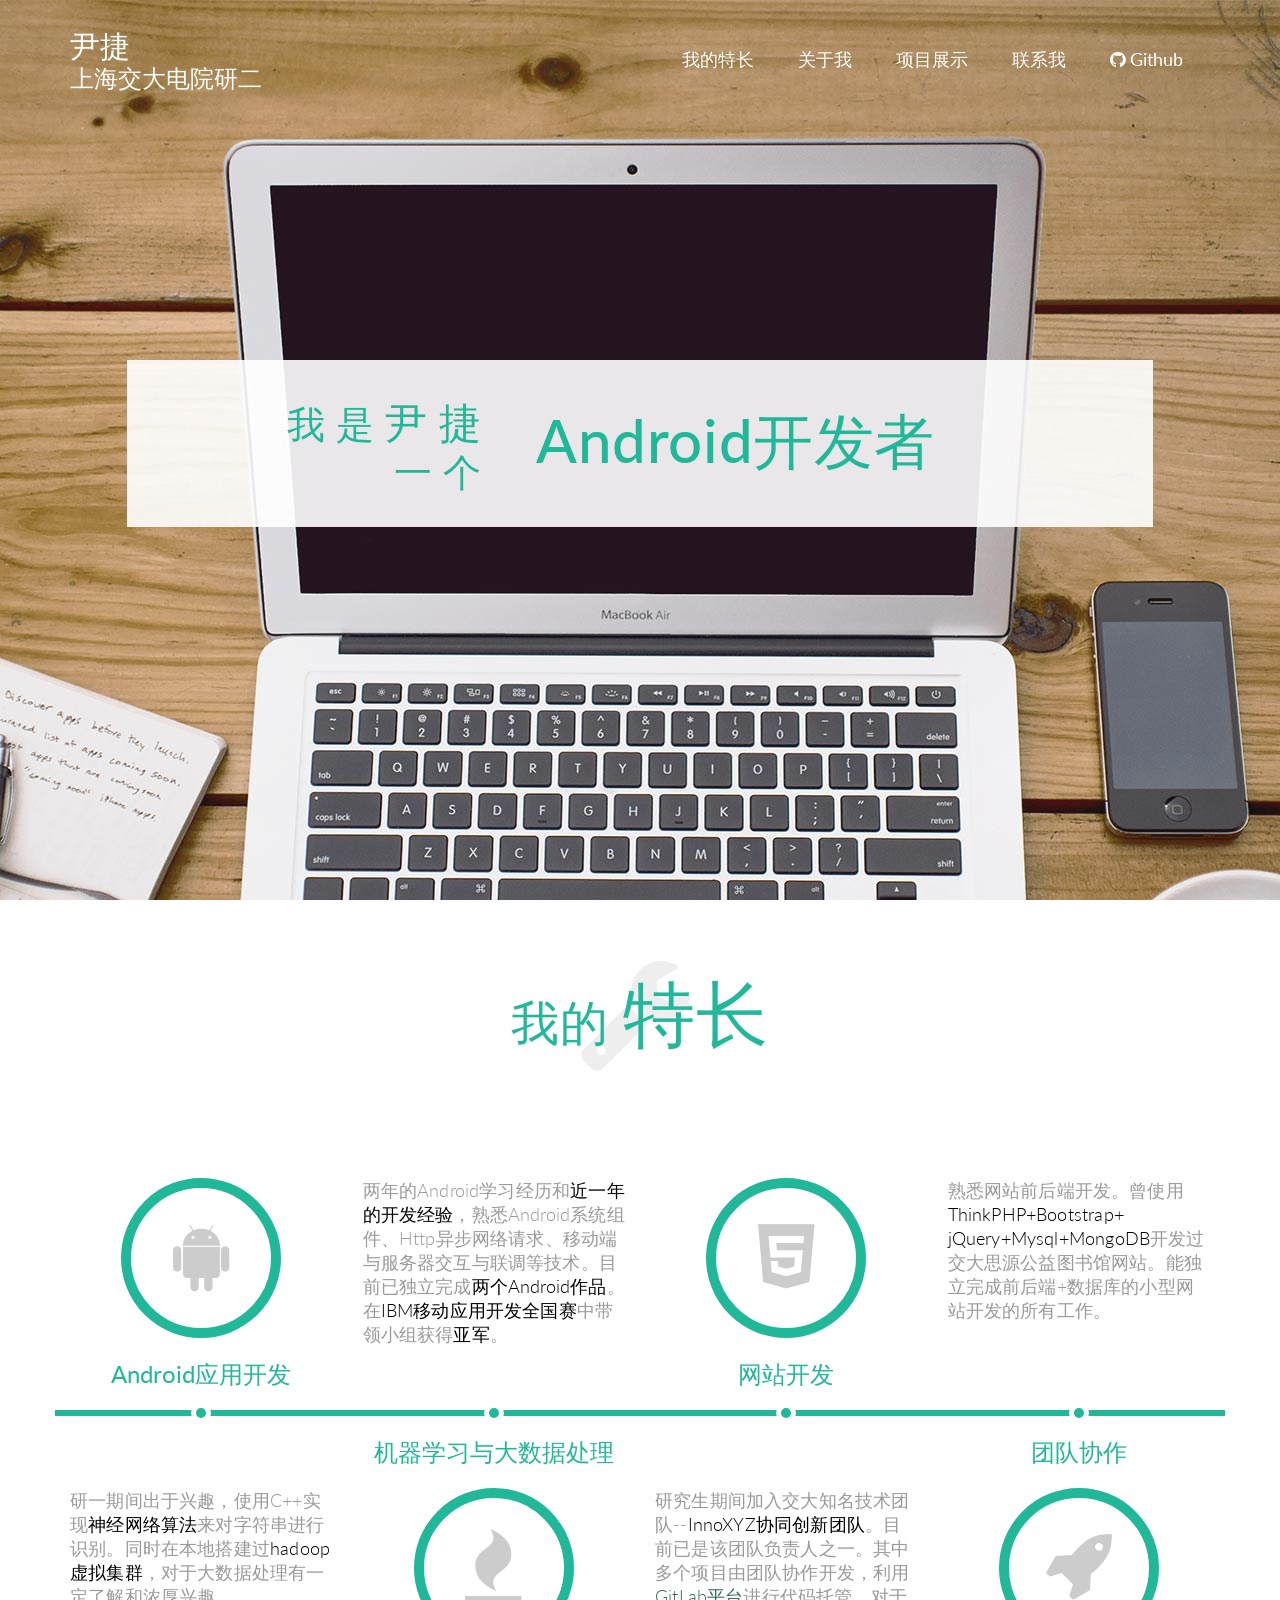
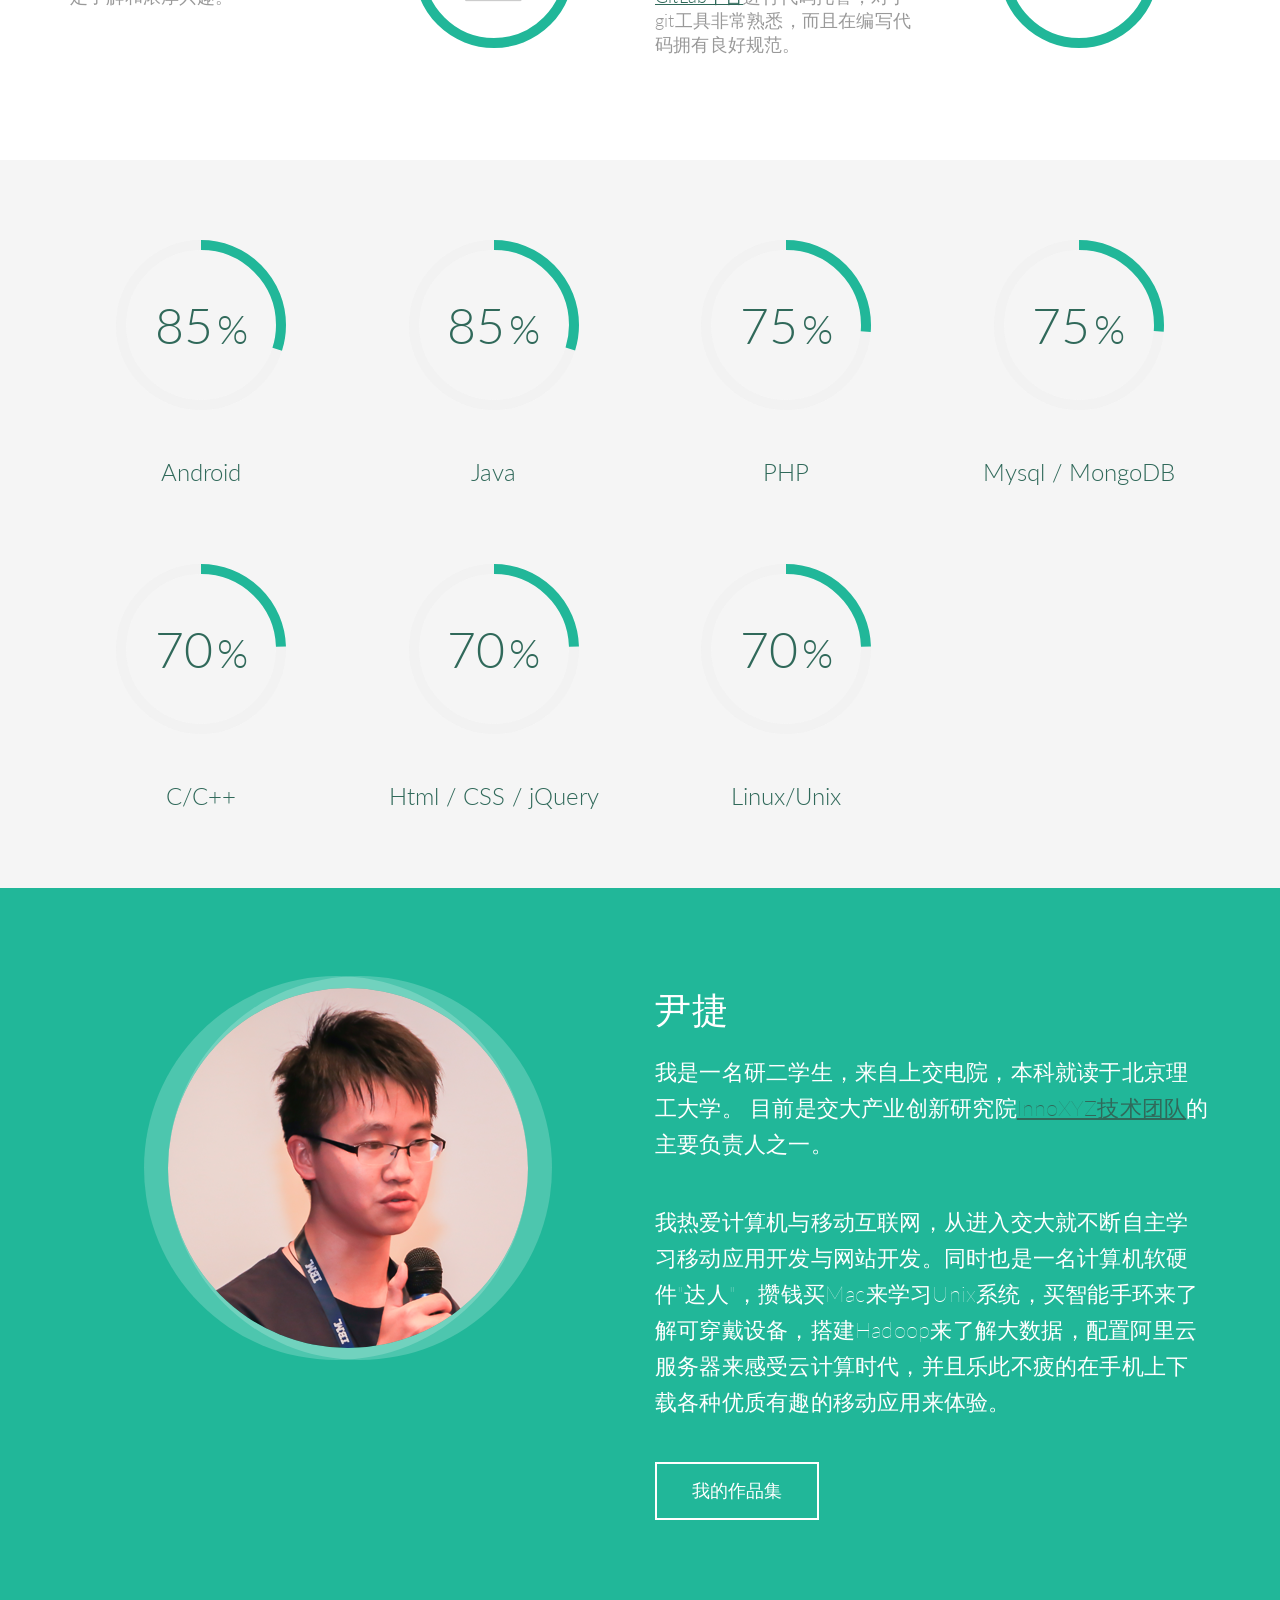
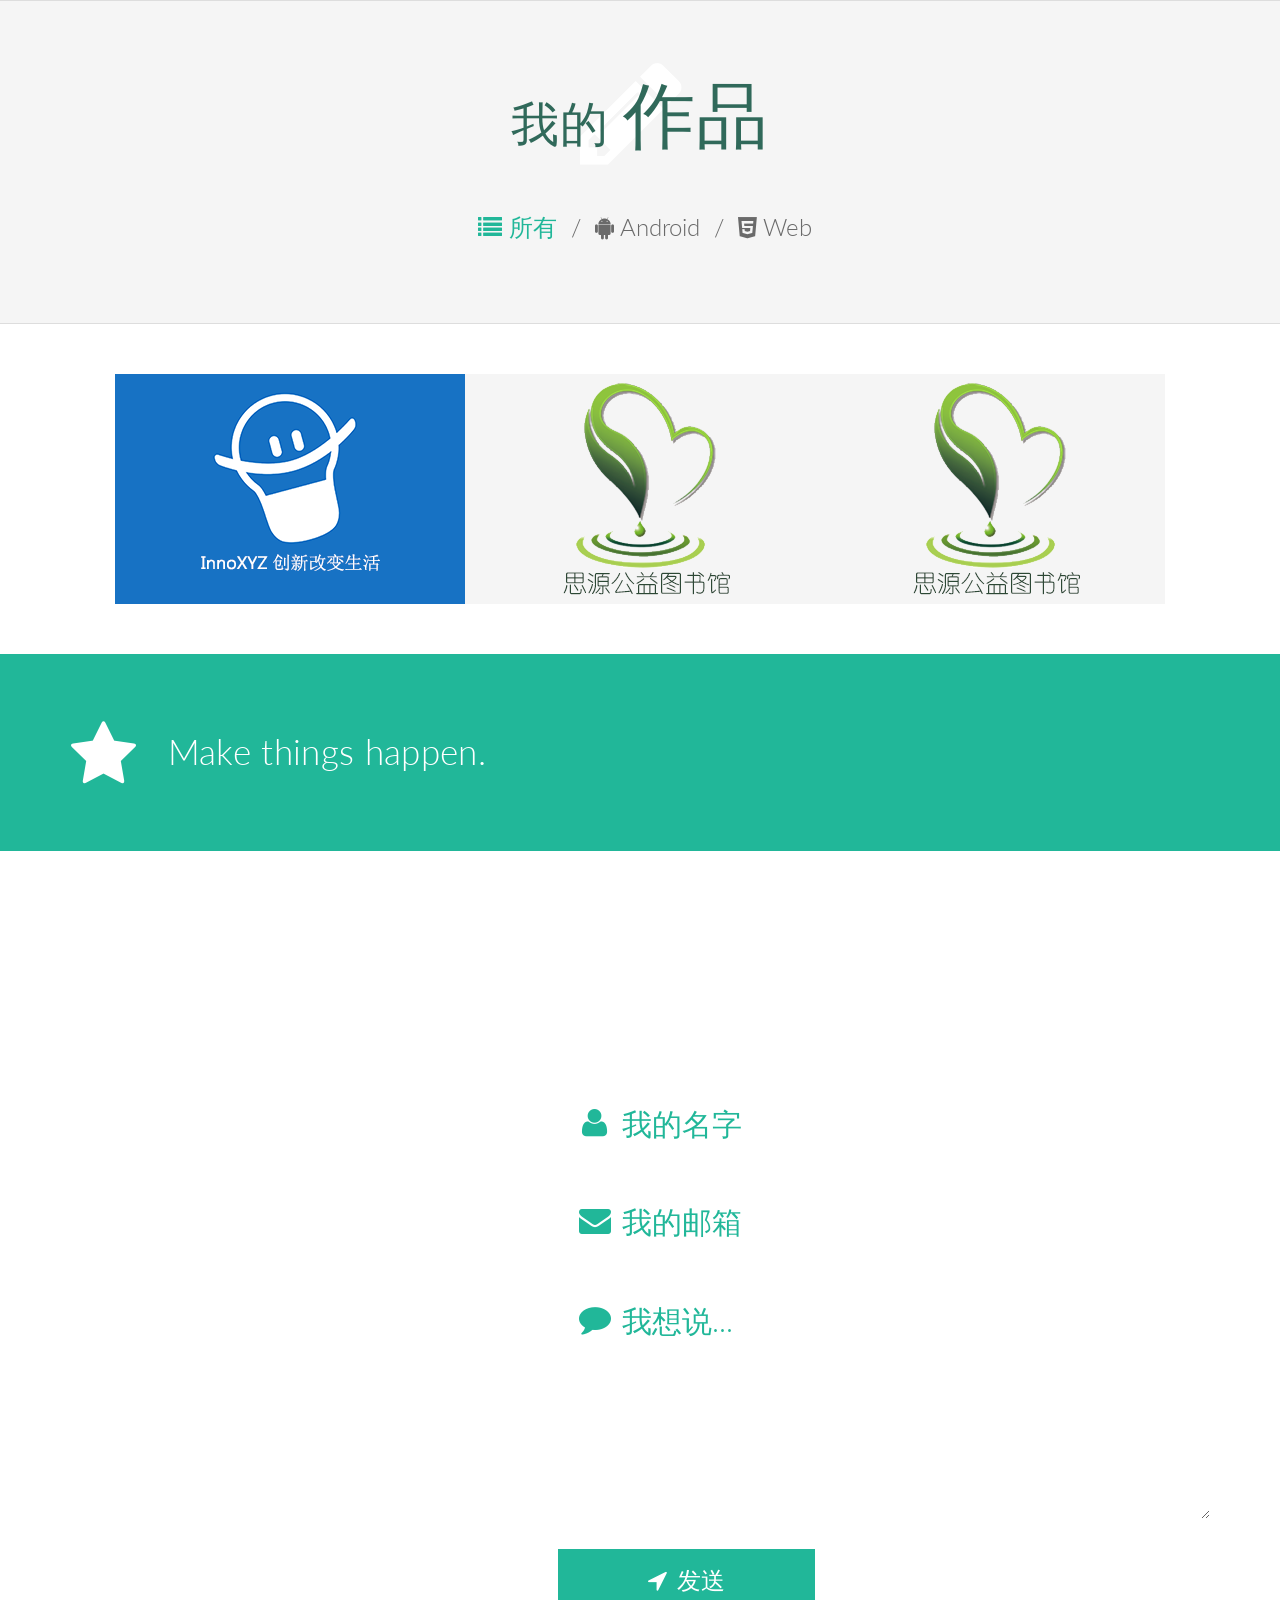
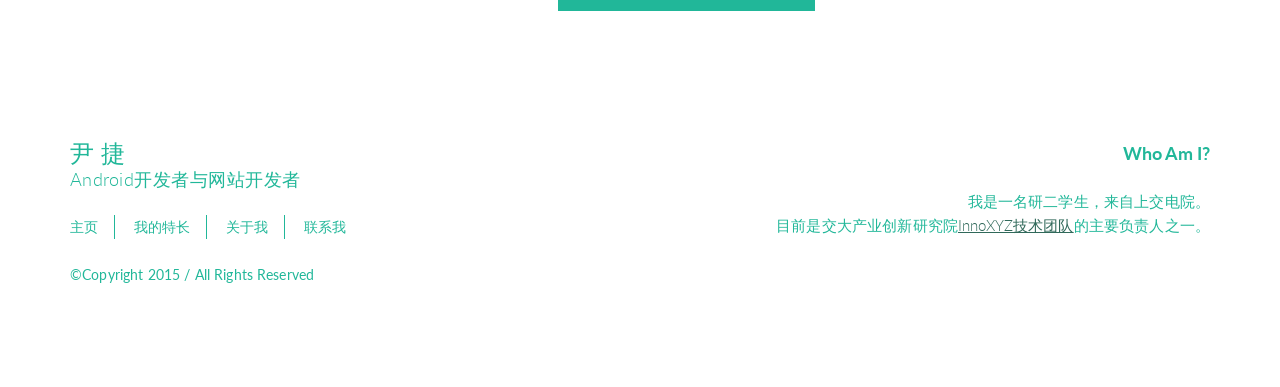
==== HTML/index.html @ bca19e67 "Initial commit" ====
<!DOCTYPE html>
<html lang="en-US" class="no-js">
	<head>

		<!-- ==============================================
		Title and Meta Tags
		=============================================== -->
		<meta charset="utf-8">
		<title>尹捷-简历</title>
		<meta name="viewport" content="width=device-width, initial-scale=1, maximum-scale=1">
		<meta http-equiv="X-UA-Compatible" content="IE=edge">

		<!-- ==============================================
		Favicons
		=============================================== -->
		<link rel="shortcut icon" href="assets/favicon.ico">
		<link rel="apple-touch-icon" href="assets/apple-touch-icon.png">
		<link rel="apple-touch-icon" sizes="72x72" href="assets/apple-touch-icon-72x72.png">
		<link rel="apple-touch-icon" sizes="114x114" href="assets/apple-touch-icon-114x114.png">
		
		<!-- ==============================================
		CSS
		=============================================== -->    
		<link rel="stylesheet" href="css/bootstrap.min.css">
		<link rel="stylesheet" href="css/font-awesome.css">
		<link rel="stylesheet" href="css/flexslider.css">
		<link rel="stylesheet" href="css/designr-theme-green.css">
		
		
		<!-- ==============================================
		Fonts
		=============================================== -->
		<link href='http://fonts.googleapis.com/css?family=Lato:400,300,300italic,400italic,700,700italic,900' rel='stylesheet' type='text/css'>
		
		<!-- ==============================================
		JS
		=============================================== -->
			
		<!--[if lt IE 9]>
			<script src="js/respond.min.js"></script>
		<![endif]-->
		
		<script type="text/javascript" src="js/libs/modernizr.min.js"></script>
		
		
	</head>
  
	<body data-spy="scroll" data-target="#main-nav" data-offset="200">
	
		<!-- ==============================================
		MAIN NAV
		=============================================== -->
		<div id="main-nav" class="navbar navbar-fixed-top">
			<div class="container">
			
				<div class="navbar-header">
				
					<button type="button" class="navbar-toggle" data-toggle="collapse" data-target="#site-nav">
						<span class="icon-bar"></span><span class="icon-bar"></span><span class="icon-bar"></span>
					</button>
					
					<!-- ======= LOGO ========-->
					<a class="navbar-brand scrollto" href="#home">尹捷<br><span>上海交大电院研二</span></a>
					<!-- <a class="navbar-brand scrollto ir-logo" href="#">JOHN DOE<br><span>UI Designer</span></a> -->
				
				</div>
				
				<div id="site-nav" class="navbar-collapse collapse">
					<ul class="nav navbar-nav navbar-right">
						<li class="sr-only">
							<a href="#home" class="scrollto">主页</a>
						</li>
						<li>
							<a href="#services" class="scrollto">我的特长</a>
						</li>
						<li>
							<a href="#about" class="scrollto">关于我</a>
						</li>
						<li>
							<a href="#portfolio" class="scrollto">项目展示</a>
						</li>
						<li>
							<a href="#contact" class="scrollto">联系我</a>
						</li>
						<li>
							<a href="http://github.com/wingjay" target="view_window"><i class="icon-github" style="display:inline"></i>  Github</a>
						</li>
					</ul>
				</div><!--End navbar-collapse -->
				
			</div><!--End container -->
			
		</div><!--End main-nav -->
		
		<!-- ==============================================
		HEADER
		=============================================== -->
		<header id="home" class="jumbotron">
		
			<div class="container">
			
				<div class="message-box clearfix">
				
					<div class="left-col">
						<p>我 是 <span>尹 捷</span><br/>一 个</p>
					</div>	
					
					<div class="right-col flexslider home-slider">
					
						<ul class="slides">
						
							<li><p>Android开发者</p></li>
							
							<li><p>网站开发者</p></li>
							
						</ul>
						
					</div><!--End home-slider -->
					
				</div><!--End message-box -->
				
			</div><!--End container -->
			
		</header><!--End header -->

		<!-- ==============================================
		SERVICES
		=============================================== -->
		<section id="services">
		
			<div class="container">
			
				<h1 class="section-title scrollimation scale-in">我的 <span>特长</span> <i class="icon-wrench"></i></h1>
				
				<div class="row services scrollimation fade-left">
					<div class="col-md-3 text-center">
						<a href="#fakelink" class="icon"><i class="icon-android"></i></a>
						<h2>Android应用开发</h2>
					</div>
					<div class="col-md-3 details">
						<p>两年的Android学习经历和<span style="color:black">近一年的开发经验</span>，熟悉Android系统组件、Http异步网络请求、移动端与服务器交互与联调等技术。目前已独立完成<span style="color:black">两个Android作品</span>。在<span style="color:black">IBM移动应用开发全国赛</span>中带领小组获得<span style="color:black">亚军</span>。</p>
					</div>
					<div class="col-md-3 text-center">
						<a href="#fakelink" class="icon"><i class="icon-html5"></i></a>
						<h2>网站开发</h2>
					</div>
					<div class="col-md-3 details">
						<p>熟悉网站前后端开发。曾使用<span style="color:black">ThinkPHP+Bootstrap+<br>jQuery+Mysql+MongoDB</span>开发过交大思源公益图书馆网站。能独立完成前后端+数据库的小型网站开发的所有工作。</p>
					</div>
				</div><!--End row (top) -->
				
				<div class="row line visible-md visible-lg">
					<div class="col-md-3"><span class="spot"></span></div>
					<div class="col-md-3"><span class="spot"></span></div>
					<div class="col-md-3"><span class="spot"></span></div>
					<div class="col-md-3"><span class="spot"></span></div>
				</div><!--End row -->
				
				<div class="row services bottom-row scrollimation fade-right">
					<div class="col-md-3 text-center col-md-push-3">
						<h2>机器学习与大数据处理</h2>
						<a href="#fakelink" class="icon"><i class="icon-fire"></i></a>
					</div>
					<div class="col-md-3 details col-md-pull-3">
						<p>研一期间出于兴趣，使用C++实现<span style="color:black">神经网络算法</span>来对字符串进行识别。同时在本地搭建过<span style="color:black">hadoop虚拟集群</span>，对于大数据处理有一定了解和浓厚兴趣。</p>
					</div>
					<div class="col-md-3 text-center  col-md-push-3">
						<h2>团队协作</h2>
						<a href="#fakelink" class="icon"><i class="icon-rocket"></i></a>
					</div>
					<div class="col-md-3 details  col-md-pull-3">
						<p>研究生期间加入交大知名技术团队--<span style="color:black">InnoXYZ协同创新团队</span>。目前已是该团队负责人之一。其中多个项目由团队协作开发，利用<span style="color:black"><a href="http://g.innoxyz.com" style="text-decoration:underline;" target="view_window">GitLab平台</a></span>进行代码托管，对于git工具非常熟悉，而且在编写代码拥有良好规范。</p>
					</div>
				</div><!--End row (bottom)-->
				
			</div><!--End container -->
			
		</section><!--End services section-->
		
				<!-- ==============================================
		SKILLS
		=============================================== -->			
		<section id="skills">
		
			<div class="container">
			
				<div class="row skills">

					<div class="col-sm-6 col-md-3 text-center">
						<span class="chart" data-percent="85"><span class="percent">85</span></span>
						<h2 class="text-center">Android</h2>
					</div>
					<div class="col-sm-6 col-md-3 text-center">
						<span class="chart" data-percent="85"><span class="percent">85</span></span>
						<h2 class="text-center">Java</h2>
					</div>
					<div class="col-sm-6 col-md-3 text-center">
						<span class="chart" data-percent="75"><span class="percent">75</span></span>
						<h2 class="text-center">PHP</h2>
					</div>
					<div class="col-sm-6 col-md-3 text-center">
						<span class="chart" data-percent="75"><span class="percent">75</span></span>
						<h2 class="text-center">Mysql / MongoDB</h2>
					</div>
					<div class="col-sm-6 col-md-3 text-center">
						<span class="chart" data-percent="70"><span class="percent">70</span></span>
						<h2 class="text-center">C/C++</h2>
					</div>
					<div class="col-sm-6 col-md-3 text-center">
						<span class="chart" data-percent="70"><span class="percent">70</span></span>
						<h2 class="text-center">Html / CSS / jQuery</h2>
					</div>
					<div class="col-sm-6 col-md-3 text-center">
						<span class="chart" data-percent="70"><span class="percent">70</span></span>
						<h2 class="text-center">Linux/Unix</h2>
					</div>
					
				</div><!--End row -->
				
			</div><!--End container -->
			
		</section><!--End skills section -->
	
		<!-- ==============================================
		ABOUT
		=============================================== -->		
		<section id="about">
		
			<div class="container">
			
				<div class="row">
					<div class="col-sm-4 col-sm-offset-1 scrollimation fade-right">
						<img class="img-responsive img-circle img-center" src="assets/index/me_360.png" alt="">
					</div>
					<div class="col-sm-6 col-sm-offset-1 scrollimation fade-left">
						<h1>尹捷</h1>
						<p>我是一名研二学生，来自上交电院，本科就读于北京理工大学。 目前是交大产业创新研究院<a href="http://innoxyz.com/about/about-us.jsp" target="view_window" style="text-decoration:underline;">InnoXYZ技术团队</a>的主要负责人之一。</p>
						<p>我热爱计算机与移动互联网，从进入交大就不断自主学习移动应用开发与网站开发。同时也是一名计算机软硬件"达人"，攒钱买Mac来学习Unix系统，买智能手环来了解可穿戴设备，搭建Hadoop来了解大数据，配置阿里云服务器来感受云计算时代，并且乐此不疲的在手机上下载各种优质有趣的移动应用来体验。</p>
						<a href="#portfolio" class="btn btn-theme transparent scrollto">我的作品集</a>
					</div>
				</div><!--End row -->
				
			</div><!--End container -->
			
		</section><!--End about section -->
	

		<!-- ==============================================
		PORTFOLIO
		=============================================== -->		
		<section  id="portfolio">
		
			<div id="portfolio-header" class="text-center">
				
				<h1 class="section-title scrollimation scale-in">我的 <span>作品</span><i class="icon-pencil"></i></h1>
				
				<!--==== Portfolio Filters ====-->
				<div id="filter-works">
					<ul>
						<li class="active">
							<a href="#fake" data-filter="*"><i style="display:inline" class="icon-list"></i> 所有</a>
						</li>
						<li>
							<a href="#fake" data-filter=".android"><i style="display:inline" class="icon-android"></i> Android</a>
						</li>
						<li>
							<a href="#fake" data-filter=".web"><i style="display:inline" class="icon-html5"></i> Web</a>
						</li>
					</ul>
				</div><!--End portfolio filters -->
				
			</div><!--End portfolio header -->
			
			<div class="container masonry-wrapper scrollimation fade-in">
			
				<div id="projects-container">
				
					<!-- ==============================================
					SINGLE PROJECT ITEM
					=============================================== -->	
					<a class="project-item android" href="assets/innoxyz.apk" data-images="assets/index/innoxyz_display_0.png, assets/index/innoxyz_display_1.png, assets/index/innoxyz_display_2.png, assets/index/innoxyz_display_3.png,assets/index/innoxyz_display_4.png">
						
						<img class="img-responsive project-image" src="assets/index/innoxyz_logo.png"  alt=""><!--Project thumb -->
						
						<div class="hover-mask">
							<h2 class="project-title">安卓客户端 for InnoXYZ团队</h2><!--Project Title -->
							<p>独立开发</p><!--Project Subtitle -->
						</div>
						
						<!--==== Project Preview HTML ====-->
						
						<div class="sr-only project-description">
							<p>独立开发</p>
							<p><i style="display:inline" class="icon-calendar"></i> 为期三个月： 2014/12 - 2015/02</p>
							<p>利用<span onclick="window.open('http://innoxyz.com')" style="font-size:18px;color:black;cursor:pointer;text-decoration:underline;">InnoXYZ官网</span>(Java后台)提供的接口进行数据通信,从而在安卓客户端时实现网站的主体功能。</p>
							<p>独立开发,对于<span style="color:black">Java语言、android系统</span>有了较为深入的学习与实践，对于<span style="color:black">http异步通信、Json、客户端与服务器交互</span>有了较深认识。</p>
							<p>熟练使用<span style="color:black">GitHub</span>,并对<span style="color:black">开源项目</span>有了一定认识。</p>
							<p style="color:red">测试登录帐号：yinjiesh@126.com，密码：123456</p>
						</div>
						
					</a>
					<!-- ==============================================
					END PROJECT ITEM
					=============================================== -->						
					
					<a class="project-item icons web" href="http://121.41.27.238/login" data-images="assets/index/siyuan_web_1.jpg,assets/index/siyuan_web_2.jpg,assets/index/siyuan_web_3.jpg,assets/index/siyuan_web_4.jpg,assets/index/siyuan_web_5.jpg">
						
						<img class="img-responsive project-image" src="assets/index/siyuan_logo.png" alt=""><!--Project thumb -->
						
						<div class="hover-mask">
							<h2 class="project-title">Web网站 for 思源公益图书馆</h2><!--Project Title -->
							<p>3人协作完成</p><!--Project Subtitle -->
						</div>
						
						<!--==== Project Preview HTML ====-->
						
						<div class="sr-only project-description">
							<p>3人协作完成</p>
							<p><i style="display:inline" class="icon-calendar"></i> 为期两个月： 2014/06－2014/08、2015/03-至今仍在维护</p>
							<p>网站采用Apache服务器,<span style="color:black">ThinkPHP</span>开发框架,数据库为<span style="color:black">Mysql、MongoDB</span>,前端框架为<span style="color:black">Bootstrap</span>。主要实现读者管理、捐书、借书、查阅等功能。</p>
							<p>前期(14年暑假)由3个人开发第一版,不过由于业务逻辑不清晰,本人于15年3月至今仍在进行第二版的重构与开发。</p>
							<p>代码由团队自建<span style="color:black">Gitlab</span>托管,在<span style="color:black">Git代码托管与团队协作</span>方面积累不少经验。</p>
							<p>对web端技术如<span style="color:black">PHP、html5、css3、jQuery</span>等前端技术有一定认识。</p>
							<p>熟悉在Mac OS(<span style="color:black">类Unix</span>)环境下使用<span style="color:black">ssh远程配置</span>阿里云服务器。</p>
							<p style="color:red">测试登录帐号：admin，密码：admin</p>
						</div>
						
					</a><!--End Project Item -->

					<a class="project-item web-design android" href="assets/siyuanlib.apk" data-images="assets/index/siyuan_android_1.png,assets/index/siyuan_android_2.png,assets/index/siyuan_android_3.png,assets/index/siyuan_android_4.png,assets/index/siyuan_android_5.png,assets/index/siyuan_android_6.png">
						
						<img class="img-responsive project-image" src="assets/index/siyuan_logo.png"  alt=""><!--Project thumb -->
						
						<div class="hover-mask">
							<h2 class="project-title">安卓客户端 for 思源公益图书馆</h2><!--Project Title -->
							<p>2人协作开发</p><!--Project Subtitle -->
						</div>
						
						<!--==== Project Preview HTML ====-->
						
						<div class="sr-only project-description">
							<p>2人协作开发</p>
							<p><i style="display:inline" class="icon-calendar"></i> 为期三个月： 2014/08－2014/11</p>
							<p>利用思源图书馆网站(PHP后台)所提供的接口,实现在安卓端捐书、还书与借书等基本功能。</p>
							<p>本人负责主体代码(包括网络通信等功能),队友主要负责自带二维码扫描模块。</p>
							<p style="color:red">测试登录帐号：admin，密码：admin</p>
						</div>
						
					</a><!--End Project Item -->

				</div><!-- End projects --> 
				
			</div><!-- End container --> 
			
			<!-- ==============================================
			PROJECT PREVIEW MODAL (Do not alter this markup)
			=============================================== -->	
			<div id="project-modal" class="modal fade">
			
				<div class="modal-dialog">
				
					<div class="modal-content">
					
						<div class="modal-header">
							<button type="button" class="close" data-dismiss="modal" aria-hidden="true">&times;</button>
						</div>
						
						<div class="modal-body">
						
							<div class="left-col">
								<img class="img-responsive" src="assets/imac.png" alt="">
								<div class="loader"></div>
								<div class="image-wrapper"></div>
							</div>
							
							<h1></h1>
							
							<div class="project-descr"></div>
							
							<div class="clearfix"></div>
							
							<p class="text-center"><a class="btn btn-theme" target="view_window"><i class="icon-external-link"></i>查看作品</a></p>
						
						</div><!-- End modal-body -->
						
					</div><!-- End modal-content -->
					
				</div><!-- End modal-dialog -->
				
			</div><!-- End modal -->
			
		</section><!-- End portfolio section -->
		
		<!-- ==============================================
		TWITTER FEED
		=============================================== -->	
		<section id="twitter">
			<div class="container">
				<div class="row scrollimation fade-in">
					<div class="col-sm-1 twitter-icon">
						<i class="icon-star" style="font-size:70px"></i>
					</div>
					<div class="col-sm-11">
						<!-- id="twitter-slider" class="flexslider" -->
						<div  data-widget-id="345690956013633536" data-tweets-length="5">
							<p style="margin-top:25px;font-size:35px">Make things happen.</p>
						</div>
					</div>
				</div><!-- End row -->
			</div><!-- End container -->
			
		</section><!-- End Twitter section -->

		<!-- ==============================================
		CONTACT
		=============================================== -->	
		<section  id="contact">
		
			<div class="container">
			
				<h1 class="section-title scrollimation scale-in"><span>联系</span> 我吧</h1>
				
				<div class="row">
				
					<div class="col-sm-5 contact-info scrollimation fade-right">
						
						<p></p>
						
						<address>
							尹 捷<br>
							18916376110<br>
							yinjiesh@126.com<br>
							http://yinjie.me<br>
							上海交通大学东川路800号
						</address>
						
						<ul class="socials">
							<li><a href="http://github.com/wingjay"><i class="icon-github"></i></a></li>
						</ul>
						
					</div>
					
					<!--=== Contact Form ===-->

					<form id="contact-form" class="col-sm-7 scrollimation fade-left" action="contact.php" method="post" novalidate>
						
						<div class="form-group">
						  <label class="control-label" for="contact-name">Name</label>
						  <div class="controls">
							<i class="icon-user"></i>
							<input id="contact-name" name="contactName" placeholder="我的名字" class="form-control input-lg requiredField" type="text" data-error-empty="Please enter your name">
						  </div>
						</div><!-- End name input -->
						
						<div class="form-group">
						  <label class="control-label" for="contact-mail">Email</label>
						  <div class=" controls">
							<i class="icon-envelope"></i>
							<input id="contact-mail" name="email" placeholder="我的邮箱" class="form-control input-lg requiredField" type="email" data-error-empty="Please enter your email" data-error-invalid="Invalid email address">
						  </div>
						</div><!-- End email input -->
						
						<div class="form-group">
						  <label class="control-label" for="contact-message">Message</label>
							<div class="controls">
								<i class="icon-comment"></i>
								<textarea id="contact-message" name="comments"  placeholder="我想说..." class="form-control input-lg requiredField" rows="5" data-error-empty="Please enter your message"></textarea>
							</div>
						</div><!-- End textarea -->
						
						<p><button name="submit" type="submit" class="btn btn-theme btn-lg" data-error-message="发送失败!" data-sending-message="发送中..." data-ok-message="发送成功!"><i class="icon-location-arrow"></i>发送</button></p>
						<input type="hidden" name="submitted" id="submitted" value="true" />
						
					</form><!-- End contact-form -->
				  
				</div><!-- End row -->
				
			</div><!-- End container -->
			
		</section><!-- End contact section -->
		
		<!-- ==============================================
		FOOTER
		=============================================== -->	
		<footer id="main-footer">
		
			<div class="container">
			
				<div class="row">
				
					<div class="col-sm-6 left-col">
						<h1 class="small-logo">尹 捷<br><span>Android开发者与网站开发者</span></h1>
						<ul class="footer-nav">
							<li><a class="scrollto" href="#home">主页</a></li>
							<li><a class="scrollto" href="#services">我的特长</a></li>
							<li><a class="scrollto" href="#portfolio">关于我</a></li>
							<li><a class="scrollto" href="#contact">联系我</a></li>
						</ul>
						<p>&copy;Copyright 2015 / All Rights Reserved</p>
					</div>
					
					<div class="col-sm-6 right-col">
						<h2>Who Am I?</h2>
						<p>我是一名研二学生，来自上交电院。 <br>目前是交大产业创新研究院<a href="http://innoxyz.com/about/about-us.jsp" target="view_window"style="text-decoration:underline;">InnoXYZ技术团队</a>的主要负责人之一。</p>
					</div>
					
				</div><!-- End row -->
				
			</div><!-- End container -->
			
		</footer><!-- End footer -->

		<!-- ==============================================
		SCRIPTS
		=============================================== -->	
		<script src="http://ajax.googleapis.com/ajax/libs/jquery/1.8.2/jquery.min.js"></script>
		<script>window.jQuery || document.write('<script src="js/libs/jquery-1.8.2.min.js">\x3C/script>')</script>
		
		<script src="js/libs/bootstrap.min.js"></script>
		<script src='js/jquery.scrollto.js'></script>
		<script src='js/jquery.flexslider.min.js'></script>
		<script src='js/twitterFetcher_v10_min.js'></script>
		<script src='js/jquery.masonry.min.js'></script>
		<script src="js/waypoints.min.js"></script>
		<script src="js/jquery.easypiechart.js"></script>
		<script src="js/jquery.backstretch.min.js"></script>
		<script src="js/contact.js"></script>
		<script src="js/designr.js"></script>
		
	</body>
	
</html>
---- HTML/css/designr-theme-green.css ----
/*----------------------
---Main Layout Styles---
------------------------*/
.img-center{
    margin:20px auto;
}

#main-nav a.ir-logo {
    margin:0;
    margin-top:5px;
    padding:0;
    width:151px;
    height:57px;
	text-indent: 200%;
	white-space: nowrap;
	overflow: hidden;
    background: url("../assets/logo.png");
}

#main-nav a.ir-logo span{
    color:transparent;
    font:0/0 a;
}

.navbar {
    margin:0;
    border-radius:0;
}

/*---------------------------
---Main Typography Styles----
-----------------------------*/

body{
    font-family: "Microsoft Yahei",Lato,"Hiragino Sans GB","Open Sans", "Helvetica Neue", Helvetica, Arial, sans-serif;
}

h1,
h2,
h3,
h4,
h5,
h6{
	font-family: Lato, sans-serif;
	color:#21b799;
}

h1 {
    font-size:30px;
    line-height:30px;
    font-weight:300;
    letter-spacing:0.02em;
}

h1.section-title{
    position:relative;
    margin:0 0 124px;
    font-size:48px;
    line-height:64px;
    font-weight:300;
    text-align:center;
    color:#21b799;
    z-index:1;
}

.section-title span {
    font-size:150%;
    font-weight:400;
}

.section-title [class*=icon]{
    position:absolute;
    top:-28px;
    left:50%;
    margin-left:-60px;
    font-size:120px;
    color:#eee;
    z-index:-1;
}

h2 {
    font-size:21px;
    line-height:24px;
    font-weight:bold;
}

p {
    font-size:18px;
    line-height:24px;
    font-weight:300;
    letter-spacing:0.01em;
    margin-bottom:20px;
}

a,
a:hover,
a:focus {
    outline:none !important;
    text-decoration:none;
}

a {
  color: #30695a;
  text-decoration: none;
}

a:hover,
a:focus {
  color: #327b69;
  text-decoration: none;
}

a:focus,
.btn:focus {
  outline: none;
}

/*----------------------
---Main Color Styles----
------------------------*/
body {
	color:#999;
	overflow-x:hidden;
}

#main-nav .navbar-toggle{
    border:1px solid rgba(255,255,255,0.5);
    border-radius:0;
}

#main-nav .icon-bar {
    background:#fff;
}

.btn-theme{
	color:#fff;
	background-color:#21b799;
	padding:15px 90px;
	font-size:24px;
	font-weight:300;
	text-transform:uppercase;
	border:none;
	border-radius:0;
	-webkit-transition:background-color 0.2s ease-out;
	transition:background-color 0.2s ease-out;
}

.btn-theme:hover{
	cursor:pointer;
	color:#fff;
	background-color:#65c3aa;
}

.btn-theme:active,
.btn-theme:focus{
	color:#fff;
}


.btn-theme [class*=icon]{
    margin-right:10px;
}


.btn-theme.transparent{
	color:#fff;
	background-color:transparent;
	padding:14px 35px;
	border:2px solid #fff;
	font-weight:400;
	-webkit-transition:all 0.3s ease-out;
	transition:all 0.3s ease-out;
}

.btn-theme.transparent:hover,
.btn-theme.transparent:focus,
.btn-theme.transparent:active{
	color:#21b799;
	background-color:#fff;
	border:2px solid #fff;
	opacity:1;
}

/*----------------------
----Navigation Styles---
------------------------*/

.navbar-brand,
.navbar-brand:hover,
.navbar-brand:active,
.navbar-brand:focus {
    padding:0 10px;
    font-size:30px;
    line-height:30px;
    font-weight:normal;
    color:#fff;
}

.navbar-brand span {
    font-size:24px;
    font-weight:300;
}

#main-nav.scrolled .navbar-brand{
    color:#21b799;
}

#main-nav{
    background:transparent;
    color:#fff;
    box-shadow:0 0 0px transparent;
    -webkit-transition:background 0.3s ease-out;
    transition:background 0.3s ease-out;
}

#main-nav.scrolled{
    background:#fff;
    border-bottom:1px solid #ddd;
}

#main-nav.scrolled .navbar-toggle{
    color:#21b799;
    border-color:#21b799;
}

#main-nav.scrolled .navbar-toggle .icon-bar{
    background:#21b799;
}

#main-nav .container{
    padding:30px 20px;
    -webkit-transition:padding 0.5s ease-out;
    transition:padding 0.5s ease-out;
}

#main-nav.scrolled .container{
    padding:10px 20px;
}

#main-nav .nav a,
#main-nav .nav a:active,
#main-nav .nav a:hover{
    padding:0px 10px;
    font-size:18px;
    line-height:54px;
    font-weight:400;
    background:transparent;
    color:#fff;
}


#main-nav.scrolled .nav a,
#main-nav.scrolled .nav a:active,
#main-nav.scrolled .nav a:hover{
    color:#21b799;
}


#main-nav li{
    background:transparent;
    margin:0 10px;
    border:2px solid transparent;
}

#main-nav .dropdown-menu a{
    font-size:14px;
}

/* Hover Effect */
#main-nav .nav a {
    position:relative;
}

#main-nav .nav a:before {
	position: absolute;
	bottom:-5px;
	left: 50%;
	color: transparent;
	content: '•';
	text-shadow: 0 0 transparent;
	font-size: 16px;
	line-height:21px;
	-webkit-transition: text-shadow 0.3s, color 0.3s;
	-moz-transition: text-shadow 0.3s, color 0.3s;
	transition: text-shadow 0.3s, color 0.3s;
	-webkit-transform: translateX(-50%);
	-moz-transform: translateX(-50%);
	transform: translateX(-50%);
	pointer-events: none;
}

#main-nav .nav a:hover:before,
#main-nav .nav li.active a:before {
	color: #fff;
	text-shadow: 12px 0 #fff, -12px 0 #fff;
}

#main-nav.scrolled .nav a:hover:before,
#main-nav.scrolled .nav li.active a:before {
	color: #21b799;
	text-shadow: 12px 0 #21b799, -12px 0 #21b799;
}

.no-textshadow #main-nav .nav a:before {
	content: '• • •';
}

.no-csstransforms #main-nav .nav a:before {
	margin-left:-15px;
}

/*----------------------
-----Header Styles------
------------------------*/

.jumbotron {
    background:transparent;
    color:#21b799;
}

header.jumbotron{
    padding:0;
    margin-bottom:0;
    min-height:500px;
}

.jumbotron .left-col,
.jumbotron .right-col{
    float:left;
}

.jumbotron .message-box{
    width:90%;
    margin:300px auto 0;
	background:#fff;
    background:rgba(255,255,255,0.9);
    padding:20px 0;
}

.jumbotron .left-col{
	width:35%;
    text-align:right;
}

.jumbotron .right-col{
	width:65%;
    text-align:left;
    overflow:hidden;
    border:none;
    box-shadow:none;
    background:transparent;
    margin:0;
    padding:0;
}

.jumbotron .left-col p{
    display:inline-block;
    margin:0;
    padding:18px 5px 12px 30px;
    font-size:38px;
    font-weight:300;
    line-height:48px;
}

.jumbotron .left-col p span{
    font-size:42px;
    font-weight:400;
}

.jumbotron .right-col p{
    display:inline-block;
    margin:0;
    padding:10px 30px 0px 50px;
    font-size:60px;
    line-height:80px;
    font-weight:500;
    margin-top: 10px;
}

.jumbotron .home-slider .slides li {
    opacity:0;
    -webkit-ransition:opacity 0.4s ease-out;
    transition:opacity 0.4s ease-out;
}

.no-csstransitions .jumbotron .home-slider .slides li {
    opacity:1;
}

.jumbotron .home-slider .slides li.flex-active-slide,
.jumbotron .home-slider .slides li.clone {
    opacity:1;
}
/*------------------------
-----Services Styles------
------------------------*/

#services{
    background:#fff;
    color:#999;
    padding:80px 0;
}

#services .row.line {
    height:6px;
    background:#21b799;
    margin-bottom:24px;
}

#services .line .spot {
    margin:-7px auto;
    display:block;
    width:20px;
    height:20px;
    background:#21b799;
    border:5px solid #fff;
    border-radius:50%;
}

.services .icon {
    position:relative;
    display:inline-block;
    padding:0;
    margin-bottom:24px;
    width:160px;
    height:160px;
    text-align:center;
    font-size:72px;
    line-height:130px;
    color:#ccc;
    background:none;
    border:10px solid #21b799;
    border-radius:50%;
    z-index:1;
    -webkit-transition:color 0.2s ease-in;
    transition:color 0.2s ease-in;
}

.no-opacity .services .icon {
	color:#fff;
}

.services .icon:after {
	pointer-events: none;
    content:"";
    position:absolute;
    width:100%;
    height:100%;
    background:#21b799;
    border-radius:50%;
    border:2px solid #21b799;
	-webkit-box-sizing: content-box; 
	-moz-box-sizing: content-box; 
	box-sizing: content-box;
    top:-2px;
    left:-2px;
    z-index:-1;
	-webkit-transform: scale(1.4);
	-moz-transform: scale(1.4);
	-ms-transform: scale(1.4);
	transform: scale(1.4);
	opacity: 0;
	-webkit-transition: all 0.4s ease-out;
	-moz-transition: all 0.4s ease-out;
	transition: all 0.4s ease-out;
}

.services .icon:hover{
    color:#fff;
}

.services .icon:hover:after {
	-webkit-transform: scale(1);
	-moz-transform: scale(1);
	-ms-transform: scale(1);
	transform: scale(1);
	opacity: 1;
	transition: all 0.4s ease-out;
}

.services .item {
    margin-bottom:80px;
}

.services h2 {
    margin:0;
    margin-bottom:24px;
    font-size:24px;
    font-weight:400;
}

.services p {
    margin:0;
    margin-bottom:24px;
}


.services.bottom-row p {
    margin-top:48px;
}

/*-----------------------
------About Styles-------
------------------------*/

#about {
    background:#21b799;
    color:#fff;
    padding:80px 0;
}

#about h1 {
    color:#fff;
    font-size:36px;
    line-height:42px;
    font-weight:300;
    margin-bottom:24px;
    position:relative;
}

#about p {
    font-size:22px;
    line-height:36px;
    font-weight:100;
    margin-bottom:42px;
}

#about a:hover{
    text-decoration:underline;
} 

#about .btn-theme.transparent {
    font-size:18px;
    text-decoration:none;
}

#about img {
    box-shadow:12px 0px 0px 12px rgba(255,255,255,0.2),
                -12px 0px 0px 12px rgba(255,255,255,0.2);
}

/*-----------------------
------Skills Styles-------
------------------------*/

#skills {
    padding-top:80px;
    color:#30695a;
	background:#f5f5f5;
}

.skills .col-sm-3 {
    margin-bottom:80px;
}

#skills.cuda-section {
    padding-bottom:40px;
}

.chart {
  position: relative;
  display: inline-block;
  width: 170px;
  height: 170px;
  margin-bottom: 50px;
  text-align: center;
}
.chart canvas {
  position: absolute;
  top: 0;
  left: 0;
}
.percent {
  display: inline-block;
  line-height: 170px;
	font-size:50px;
	font-weight:300;
  z-index: 2;
}
.percent:after {
  content: '%';
  margin-left: 0.1em;
  font-size: 40px;
}

#skills .skills h2 {
    margin:0 0 80px;
    color:#30695a;
    font-size:24px;
    font-weight:300;
}


/*----------------------
-----Portfolio Styles---
------------------------*/

#portfolio {
    background:#fff;
}

#portfolio .section-title {
    color:#30695a;
    font-weight:300;
    margin-bottom:60px;
}

#portfolio .section-title [class*=icon]{
    color:#fff;
}

#portfolio-header {
    padding:80px 0;
    background:#f5f5f5;
    border-top:1px solid #ddd;
    border-bottom:1px solid #ddd;
}


#filter-works ul {
    list-style:none;
    padding:0;
    margin:0;
}

#filter-works ul li{
    display:inline-block;
    padding:0;
    line-height:24px;
    background:transparent;
    margin:0 0 0 10px;
}

#filter-works ul li:after{
    content:"/";
    margin-left:10px;
    font-size:24px;
    line-height:24px;
    font-weight:300;
    color:#6a6a6a;
}

#filter-works ul li:last-child:after{
    display:none;
}

#filter-works ul li a,
#filter-works ul li a:active,
#filter-works ul li a:hover{
    padding:0;
    font-size:24px;
    line-height:24px;
    font-weight:300;
    background:transparent;
    color:#6a6a6a;
    text-decoration:none;
}

#filter-works ul li:hover a,
#filter-works ul li.active a{
    color:#21b799;
}

.masonry-wrapper{
    margin:0 auto;
    padding: 50px 0;
    overflow:hidden;
}

#projects-container {
    margin:0 auto;
    visibility:hidden;
}

#projects-container .project-item{
    display:block;
    position:relative;
    margin:0;
    width:350px;
	-webkit-transform: scale(1);
	-moz-transform: scale(1);
	-ms-transform: scale(1);
	transform: scale(1);
	opacity:1;
	filter:alpha(opacity=100);
	overflow:hidden;
}

#projects-container .project-item.filtered{
	-moz-transform: scale(0);
	-ms-transform: scale(0);
    transform:scale(0);
	opacity:0;
	filter:alpha(opacity=0);
}

.project-item img {
	-webkit-transform: scale(1);
	-moz-transform: scale(1);
	-ms-transform: scale(1);
	transform: scale(1);
    -webkit-transition:-webkit-transform 0.3s ease-out;
    transition:transform 0.3s ease-out;
}

.project-item:hover img {
	-webkit-transform: scale(1.3);
	-moz-transform: scale(1.3);
	-ms-transform: scale(1.3);
    transform:scale(1.3);
}


.project-item .hover-mask {
    position:absolute;
    padding:0;
    width:100%;
    height:100%;
    top:0;
    left:0;
    background:#21b799;
    opacity:0;
	filter:alpha(opacity=0);
    -webkit-transition:all 0.3s ease-out;
    transition:all 0.3s ease-out;
}

.project-item:hover .hover-mask {
    opacity:1;
	filter:alpha(opacity=100);
    padding:20px;
}

.no-csstransitions .project-item:hover .hover-mask {
    opacity:0;
	filter:alpha(opacity=0);
}

.project-item .hover-mask:after {
    position:absolute;
    content:"";
    width:100%;
    height:100%;
    top:0;
    left:0;
    background:transparent;
    border:0px solid rgba(255,255,255,0.2);
    -webkit-transition:border 0.3s ease-out;
    transition:border 0.3s ease-out;
}

.project-item .hover-mask:hover:after {
    border-width:20px;
}


.project-item .hover-mask .project-title {
    color:#fff;
    margin:0;
    padding:16px;
    font-size:21px;
    line-height:24px;
    font-weight:300;
}

.project-item .hover-mask p {
    color:#fff;
    margin:0;
    padding:16px;
    font-size:16px;
    line-height:24px;
    font-weight:300;
    position:absolute;
    bottom:0;
    right:0;
    text-align:right;
    -webkit-transition:all 0.3s ease-out;
    transition:all 0.3s ease-out;
}

.project-item .hover-mask:hover p {
    bottom:20px;
    right:20px;
}

.no-opacity .project-item .hover-mask p {
	visibility:hidden;
}

.no-opacity .project-item .hover-mask:hover p {
	visibility:visible;
}

.masonry,
.masonry .masonry-brick {
  -webkit-transition-duration: 0.7s;
     -moz-transition-duration: 0.7s;
      -ms-transition-duration: 0.7s;
       -o-transition-duration: 0.7s;
          transition-duration: 0.7s;
          
   transition-timing-function:ease-in-out;    
}

.masonry {
  -webkit-transition-property: height, width;
     -moz-transition-property: height, width;
      -ms-transition-property: height, width;
       -o-transition-property: height, width;
          transition-property: height, width;
}

.masonry .masonry-brick {
  -webkit-transition-property: left, right, top, -webkit-transform, opacity;
     -moz-transition-property: left, right, top, -moz-transform, opacity;
      -ms-transition-property: left, right, top, -ms-transform, opacity;
       -o-transition-property: left, right, top, -o-transform, opacity;
          transition-property: left, right, top, transform, opacity;
}

/*--------------------------
----Project Modal Styles----
----------------------------*/

.fade.modal {
	overflow-x:hidden;
}


.modal.fade .modal-dialog {
	-webkit-transform: scale(0.7);
	-moz-transform: scale(0.7);
	-ms-transform: scale(0.7);
	transform: scale(0.7);
	opacity: 0;
	-webkit-transition: all 0.3s;
	-moz-transition: all 0.3s;
	transition: all 0.5s;
}

.modal.in .modal-dialog {
	-webkit-transform: scale(1);
	-moz-transform: scale(1);
	-ms-transform: scale(1);
	transform: scale(1);
	opacity: 1;
}

.modal-backdrop{
    background-color:#fff;
}

.modal-backdrop.in{
    opacity:1;
	filter:alpha(opacity=100);
}

.modal-dialog{
    width:90%;
    max-width:1140px;
    padding-top:50px;
}

.modal-content{
    border:none;
    border-radius:0;
    box-shadow:none;
    background-color:#fff;
}

.modal-header{
    height:60px;
    border:none;
    border-bottom:1px solid #21b799;
    margin-bottom:10px;
}

.modal-header .close{
    font-size:42px;
    line-height:42px;
    margin-top:0px;
    -webkit-transition:all 0.2s ease-out;
    transition:all 0.2s ease-out;
}

.modal-header .close:hover{
    color:#21b799;
    opacity:1;
}

.modal-body .left-col,
.modal-body .right-col{
    float:left;
    padding:0;
}

.modal-body .left-col{
	width:50%;
	margin:0 50px 100px 0;
	position:relative;
}

.modal-body .right-col{
	width:50%;
    padding:10px 60px 0;
}

.modal-body .left-col{
    min-height:60px;
    background:transparent;
    z-index:1;
}

.modal-body h1{
    color:#21b799;
    margin:10px 0 24px;
    font-size:32px;
}

.modal-body .project-descr{
    color:#6a6a6a;
    margin:0 0 24px;
    
}

.modal-body .btn-theme{
    margin-top:48px;
}

.modal-body .loader {
    position:absolute;
    left:50%;
    top:0;
    margin-top:27%;
    margin-left:-10px;
    width:30px;
    height:30px;
    background:url('../assets/loader.gif') no-repeat 50% 50%;
}

.modal-body .image-wrapper{
    position:absolute;
    width:96%;
    top:4%;
    left:3%;
    border:none;
    z-index:-1;
    opacity:0;
    -webkit-transition:all 0.5s ease-out 0.7s;
    transition:all 0.5s ease-out 0.7s;
}

.modal-body .image-wrapper.done {
    opacity:1;
}

/*----------------------
-----Twitter Styles-----
------------------------*/

#twitter {
    color:#fff;
    background:#21b799;
    padding:60px 0;
}

#twitter a:hover,
#twitter a:active,
#twitter a:focus{
    text-decoration:none;
}

#twitter h1{
    position:relative;
}

#twitter .tweet{
    font-size:24px;
    line-height:36px;
    font-weight:300;
	word-spacing:5px;
    margin-bottom:40px;
}

#twitter .tweet a:hover{
    text-decoration:underline;
}

#twitter .timePosted{
    display:inline-block;
    font-size:16px;
    font-weight:300;
    margin-bottom:20px;
}

#twitter .interact{
    margin-left:20px;
    padding-right:80px;
    display:inline-block;
    font-size:21px;
    font-weight:300;
}

#twitter .interact a {
    margin-right:6px;
}

#twitter .twitter-icon {
    padding-top:6px;
    text-align:center;
}

#twitter .icon-twitter {
    font-size:60px;
}

#twitter-slider{
    border:none;
    box-shadow:none;
    background:transparent;
    margin:0;
    padding:0;
}

#twitter-slider .flex-direction-nav {
    display:block;
    position:absolute;
    bottom:10px;
    right:0;
}

#twitter-slider .flex-direction-nav li{
    display:inline;
}

#twitter .flex-direction-nav .flex-prev,
#twitter .flex-direction-nav .flex-next{
    background:transparent;
    background-image:none;
    display:inline;
    opacity:1;
    text-indent:0;
    position:relative;
    left:0;
    top:0;
    width:auto;
    height:42px;
    padding:0;
    margin:0;
    margin-left:7px;
    font-size:42px;
    line-height:42px;
    color:#fff;
}

#twitter-slider .flex-direction-nav a:hover,
#twitter-slider .flex-direction-nav a:active,
#twitter-slider .flex-direction-nav a:focus{
    text-decoration:none;
}

/*----------------------
-----Contact Styles-----
------------------------*/

#contact {
    background:transparent;
    color:#fff;
	padding:80px 0; 
}

#contact .section-title {
    color:#fff;
    margin-bottom:84px;
}

#contact .section-title [class*=icon]{
    color:#21b799;
	-webkit-transform: rotate(-15deg);
	-moz-transform: rotate(-15deg);
	-ms-transform: rotate(-15deg);
    transform:rotate(-15deg);
    opacity:0.6;
	filter:alpha(opacity=60);
}


#contact .contact-info p,
#contact .contact-info address{
    margin:0 0 30px;
    font-size:18px;
    line-height:30px;
    font-weight:400;
}


#contact .socials{
    margin:0;
    padding:0;
    margin-bottom:24px;
}

#contact .socials li{
    display:inline-block;
    margin:0 15px 15px 0;
}

#contact .socials li a{
    display:inline-block;
    width:48px;
    height:48px;
    font-size:32px;
    line-height:48px;
    text-align:center;
    text-decoration:none;
    margin:0;
    padding:0;
    color:#fff;
    -webkit-transition:color 0.2s ease-out;
    transition:color 0.2s ease-out;
}


#contact .socials li a:hover{
    padding:0;
    color:#21b799;
    text-decoration:none;
}


#contact-form .form-group label{
    display:none;
    font-size:18px;
    line-height:24px;
    font-weight:400;
    text-transform:uppercase;
}

#contact-form.no-placeholder .form-group label{
    display:block;
}

#contact-form .form-control {
    background:#fff;
    background:rgba(255,255,255,0.9);
    border:none;
    border-radius:1px;
    outline:none;
    box-shadow:none;
    margin-bottom:30px;
    height:68px;
    font-size:30px;
    line-height:48px;
    font-weight:300;
    color:#21b799;
    padding-left:64px;
}

#contact-form .form-group{
    position:relative;
}

#contact-form .form-group [class*="icon-"] {
    display:block;
    width:64px;
    position:absolute;
    top:0;
    left:5px;
    color:#21b799;
    font-size:32px;
    line-height:68px;
    text-align:center;
    font-weight:300;

}

#contact-form.no-placeholder .form-group [class*="icon-"]{
    top:30px;
}

#contact-form textarea.form-control {
    height:auto;
	max-width:100%;
	min-width:100%;
    font-size:30px;
    line-height:42px;
	padding-top:14px;
}

#contact-form .form-control:focus {
    border:none;
    outline:none;
    box-shadow:none;
}

#contact-form .form-control::-webkit-input-placeholder { /* WebKit browsers */
    color:    #21b799;
}
#contact-form .form-control:-moz-placeholder { /* Mozilla Firefox 4 to 18 */
    color:    #21b799;
    opacity:1;
}
#contact-form .form-control::-moz-placeholder { /* Mozilla Firefox 19+ */
    color:    #21b799;
    opacity:1;
}
#contact-form .form-control:-ms-input-placeholder { /* Internet Explorer 10+ */
    color:    #21b799;
}

#contact-form .error-message {
    background:#21b799;
    padding:10px 20px;
    position:absolute;
    top:-10px;
    right:-10px;
    font-size:16px;
    font-weight:400;
}

/*----------------------
-----Footer Styles-----
------------------------*/
#main-footer {
    background:#fff;
    color:#21b799;
    padding:30px 0;
}

#main-footer .small-logo {
    padding:0;
    margin:0;
    margin-bottom:24px;
    font-size:24px;
    line-height:24px;
    font-weight:normal;
    color:#21b799;
}

#main-footer .small-logo span {
    padding:0;
    font-size:18px;
    line-height:24px;
    font-weight:300;
    text-transform:none;
}


#main-footer ul.footer-nav {
    list-style:none;
    padding:0;
    margin:0;
    margin-bottom:24px;
}

#main-footer ul.footer-nav li{
    display:inline-block;
    padding:0 15px;
    line-height:24px;
    border-right:1px solid #21b799;
}

#main-footer ul.footer-nav li:first-child{
    padding-left:0;
}

#main-footer ul.footer-nav li:last-child{
    border-right:none;
}

#main-footer ul.footer-nav li a{
    color:#21b799;
    text-decoration:none;
    font-size:14px;
    line-height:24px;
    font-weight:400;
    text-transform:uppercase;
    letter-spacing:0.02em;
    padding:0;
    -webkit-transition:color 0.2s ease-out;
    transition:color 0.2s ease-out;
}

#main-footer ul.footer-nav li a:hover,
#main-footer ul.footer-nav li a:active{
    color:#65c3aa;
    text-decoration:none;
}

#main-footer p{
    color:#21b799;
    font-size:14px;
    line-height:24px;
    font-weight:400;
}

#main-footer .right-col{
    text-align:right;
}

#main-footer .right-col h2{
    text-transform:none;
    font-size:18px;
    line-height:24px;
    font-weight:700;
    margin:0 0 24px;
}

#main-footer .right-col p{
    font-size:15px;
    line-height:24px;
    font-weight:300;
}


/*------------------------
---Scrolling animations---
-------------------------*/

.scrollimation.fade-in{
	opacity:0;
	-webkit-transition:opacity 0.4s ease-out;
	transition:opacity 0.4s ease-out;
}

.scrollimation.fade-in.in{
	opacity:1;
}

.scrollimation.scale-in{
	opacity:0;
	-webkit-transform: scale(0.8);
	-moz-transform: scale(0.8);
	-ms-transform: scale(0.8);
	transform:scale(0.8);
	-webkit-transition: -webkit-transform .6s cubic-bezier(.17,.89,.67,1.57), opacity .6s ease-out;
	transition: transform .6s cubic-bezier(.17,.89,.67,1.57), opacity .6s ease-out;
}

.scrollimation.scale-in.in{
	opacity:1;
	-webkit-transform: scale(1);
	-moz-transform: scale(1);
	-ms-transform: scale(1);
	transform:scale(1);
}

.scrollimation.fade-right{
	opacity:0;
	-webkit-transform: translateX(-30px);
	-moz-transform: translateX(-30px);
	-ms-transform: translateX(-30px);
	transform:translateX(-30px);
	-webkit-transition: -webkit-transform .6s ease-in,opacity .8s ease-in;
	transition: transform .6s ease-in,opacity .8s ease-in;
}

.scrollimation.fade-right.in{
	opacity:1;
	-webkit-transform: translateX(0px);
	-moz-transform: translateX(0px);
	-ms-transform: translateX(0px);
	transform:translateX(0px);
}

.scrollimation.fade-left{
	opacity:0;
	-webkit-transform: translateX(30px);
	-moz-transform: translateX(30px);
	-ms-transform: translateX(30px);
	transform:translateX(30px);
	-webkit-transition: -webkit-transform .6s ease-in,opacity .8s ease-in;
	transition: transform .6s ease-in,opacity .8s ease-in;
}

.scrollimation.fade-left.in{
	opacity:1;
	-webkit-transform: translateX(0px);
	-moz-transform: translateX(0px);
	-ms-transform: translateX(0px);
	transform:translateX(0px);
}

.scrollimation.fade-up{
	opacity:0;
	-webkit-transform: translateY(30px);
	-moz-transform: translateY(30px);
	-ms-transform: translateY(30px);
	transform:translateY(30px);
	-webkit-transition: -webkit-transform .6s ease-in,opacity .8s ease-in;
	transition: transform .5s ease-in,opacity .8s ease-in;
}

.scrollimation.fade-up.in{
	opacity:1;
	-webkit-transform: translateY(0px);
	-moz-transform: translateY(0px);
	-ms-transform: translateY(0px);
	transform:translateY(0px);
}

.touch .scrollimation.fade-in{
	opacity:1;
}

.touch .scrollimation.scale-in{
	opacity:1;
	-webkit-transform: scale(1);
	-moz-transform: scale(1);
	-ms-transform: scale(1);
	transform:scale(1);
}

.touch .scrollimation.fade-right{
	opacity:1;
	-webkit-transform: translateX(0px);
	-moz-transform: translateX(0px);
	-ms-transform: translateX(0px);
	transform:translateX(0px);
}

.touch .scrollimation.fade-left{
	opacity:1;
	-webkit-transform: translateX(0px);
	-moz-transform: translateX(0px);
	-ms-transform: translateX(0px);
	transform:translateX(0px);
}

.touch .scrollimation.fade-up{
	opacity:1;
	-webkit-transform: translateY(0px);
	-moz-transform: translateY(0px);
	-ms-transform: translateY(0px);
	transform:translateY(0px);
}

/*-----------------------
------Media Queries------
------------------------*/

@media (max-width: 1199px) {

.jumbotron .left-col p{
    font-size:28px;
    line-height:32px;
}

.jumbotron .left-col p span{
    font-size:36px;
}

.jumbotron .right-col p{
    font-size:82px;
    line-height:82px;
}

}

@media (max-width: 991px) {

.jumbotron .message-box{
	padding:10px 0;
}

.jumbotron .left-col {
    width:100%;
    text-align:center;
}

.jumbotron .left-col p{
    padding:10px;
}

.jumbotron .right-col{
    width:100%;
    text-align:center;
}

.jumbotron .right-col p{
    padding:10px;
}

}

@media (max-width: 768px) {

#main-nav .navbar-brand{
    color:#21b799;
}

#main-nav{
    background:#fff;
    border-bottom:1px solid #ddd;
}

#main-nav .navbar-toggle{
    color:#21b799;
    border-color:#21b799;
}

#main-nav .navbar-toggle .icon-bar{
    background:#21b799;
}

#main-nav .container{
    padding:10px 20px;
}

#main-nav .nav a,
#main-nav .nav a:active,
#main-nav .nav a:hover{
    color:#21b799;
    line-height:42px;
    text-align:center;
}

#main-nav .nav a:before {
    display:none;
}

#main-nav .nav a:hover,
#main-nav .nav li.active a {
    box-shadow:0 0 0 1px;
}

.jumbotron .left-col p{
    font-size:24px;
    line-height:28px;
}

.jumbotron .left-col p span{
    font-size:32px;
}

.jumbotron .right-col p{
    font-size:62px;
    line-height:62px;
}

#main-footer ul.footer-nav{
    margin-bottom:24px;
}

#main-footer .left-col,
#main-footer .right-col{
    text-align:center;
}

.modal-dialog{
    max-width:480px;
}

.modal-body .left-col,
.modal-body .right-col{
	width:100%;
}

h1.section-title{
    font-size:42px;
    line-height:56px;
}

}

@media (max-width: 479px) {

.jumbotron .right-col p{
    font-size:38px;
    line-height:38px;
}

h1.section-title{
    font-size:32px;
    line-height:46px;
}


p {
    font-size:16px;
    line-height:21px;
}

.btn-theme{
	padding:15px 40px;
	font-size:18px;
}

#about h1 {
    font-size:28px;
    line-height:36px;
}

#about p {
    font-size:21px;
    line-height:28px;
}


#filter-works ul li a{
    font-size:21px;
    line-height:28px;
}

#contact .contact-info p,
#contact .contact-info address{
    font-size:16px;
    line-height:26px;
}


#contact .form-control {
    height:58px;
    font-size:24px;
    line-height:30px;
}

#contact .form-group [class*="icon-"] {
    font-size:32px;
    line-height:58px;

}

#contact textarea.form-control {
    font-size:24px;
    line-height:32px;
	padding-top:14px;
}

}
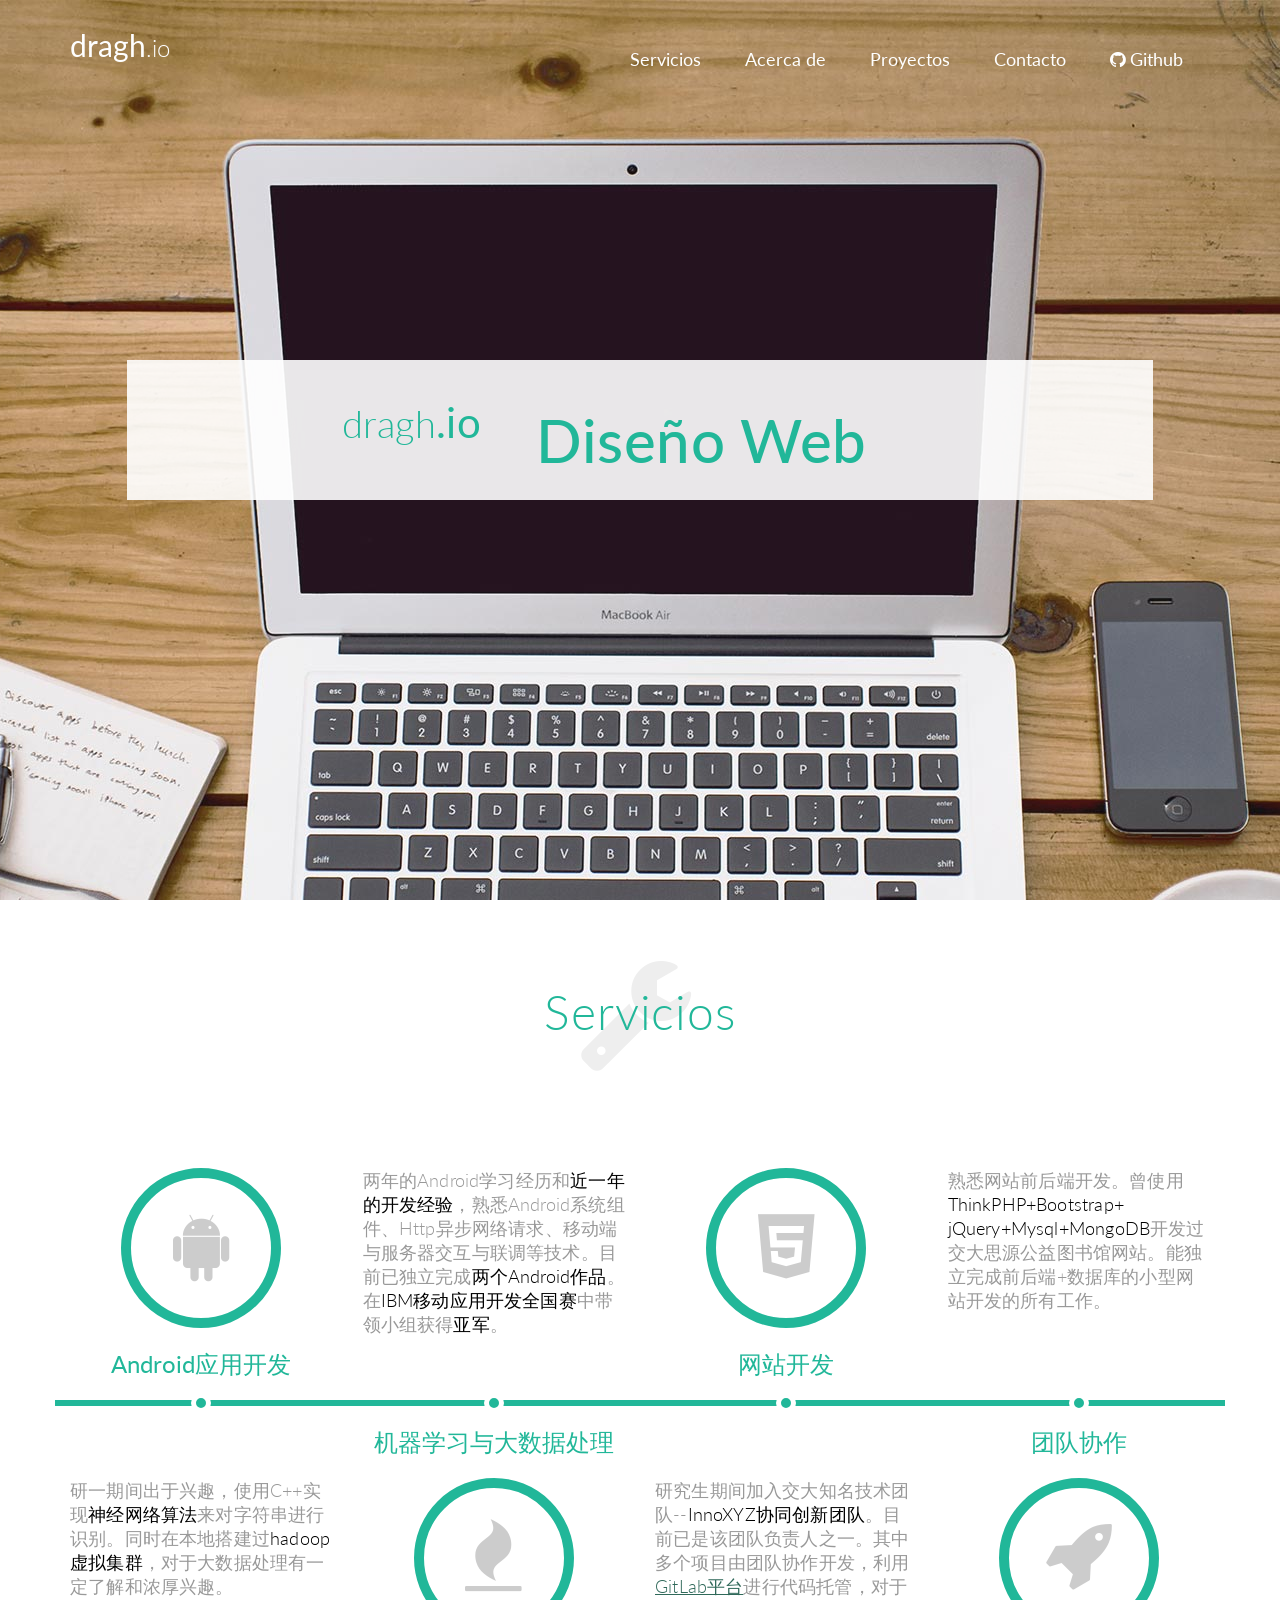
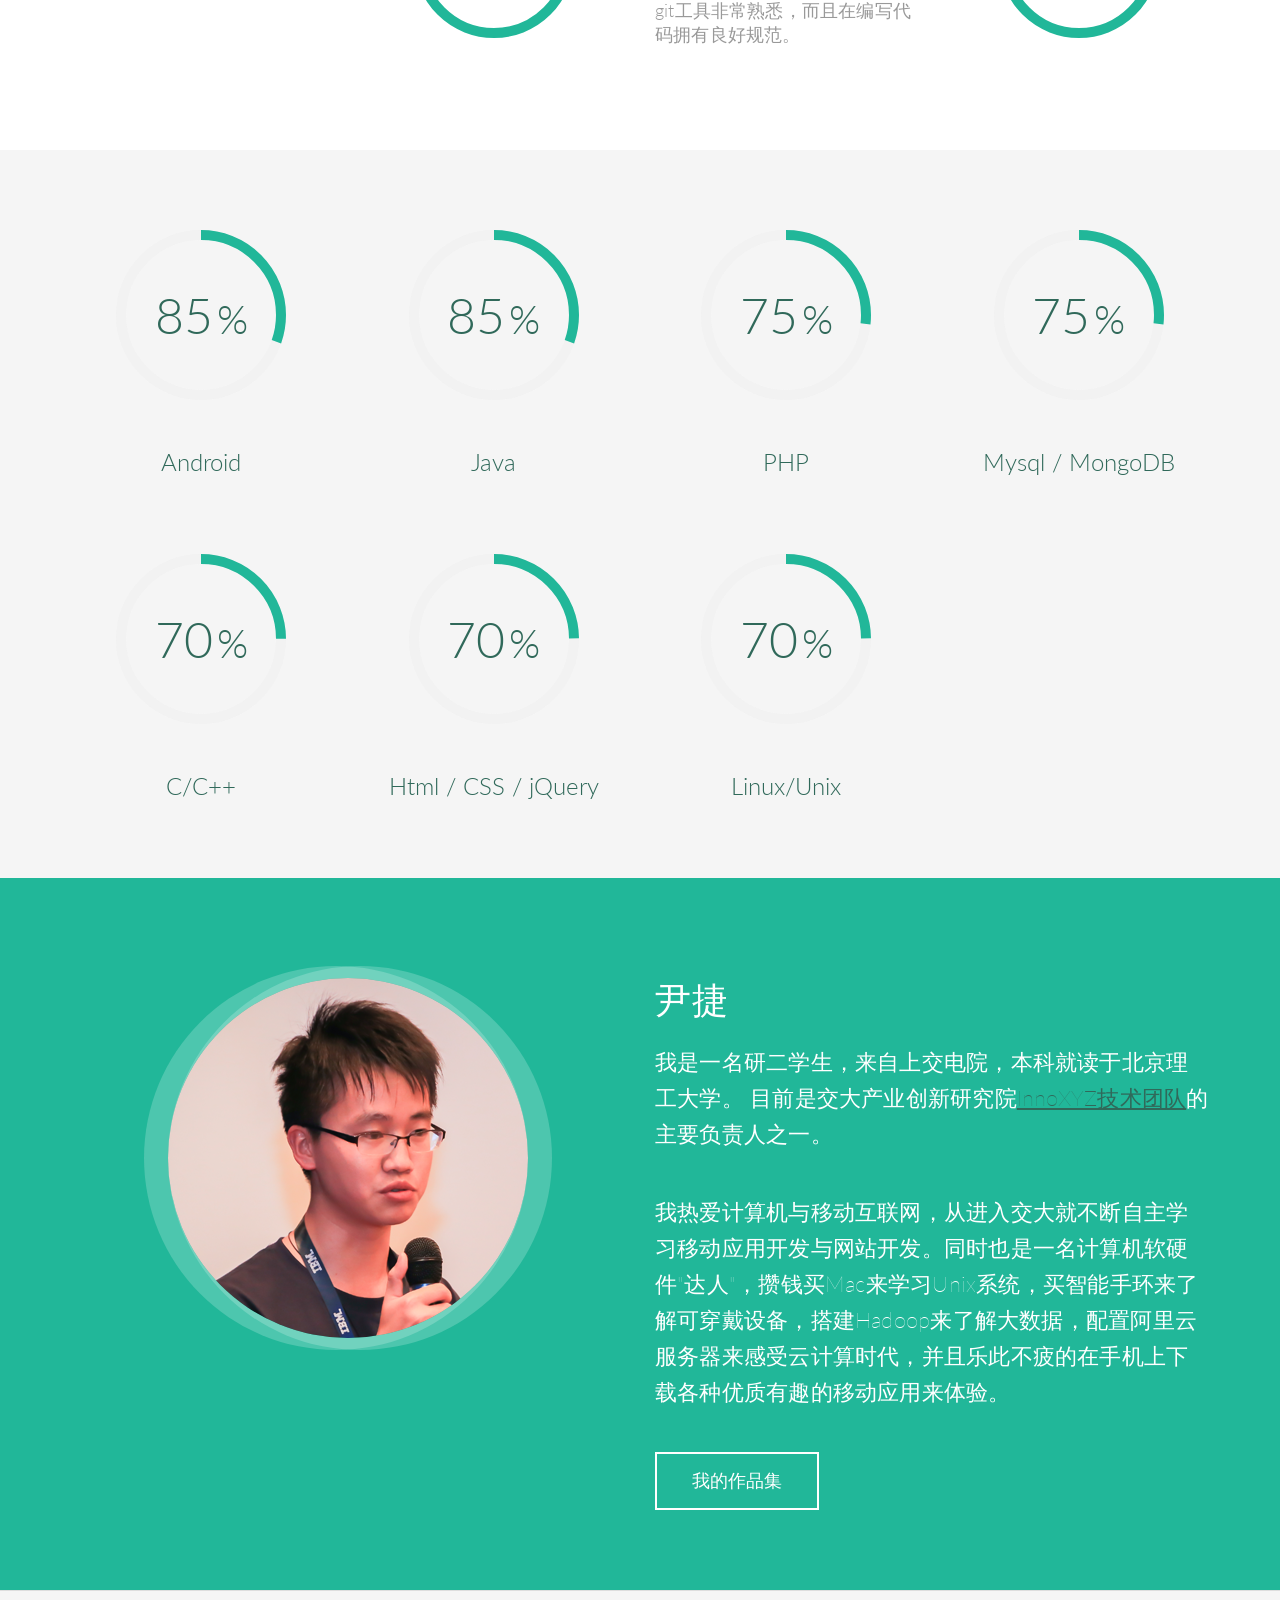
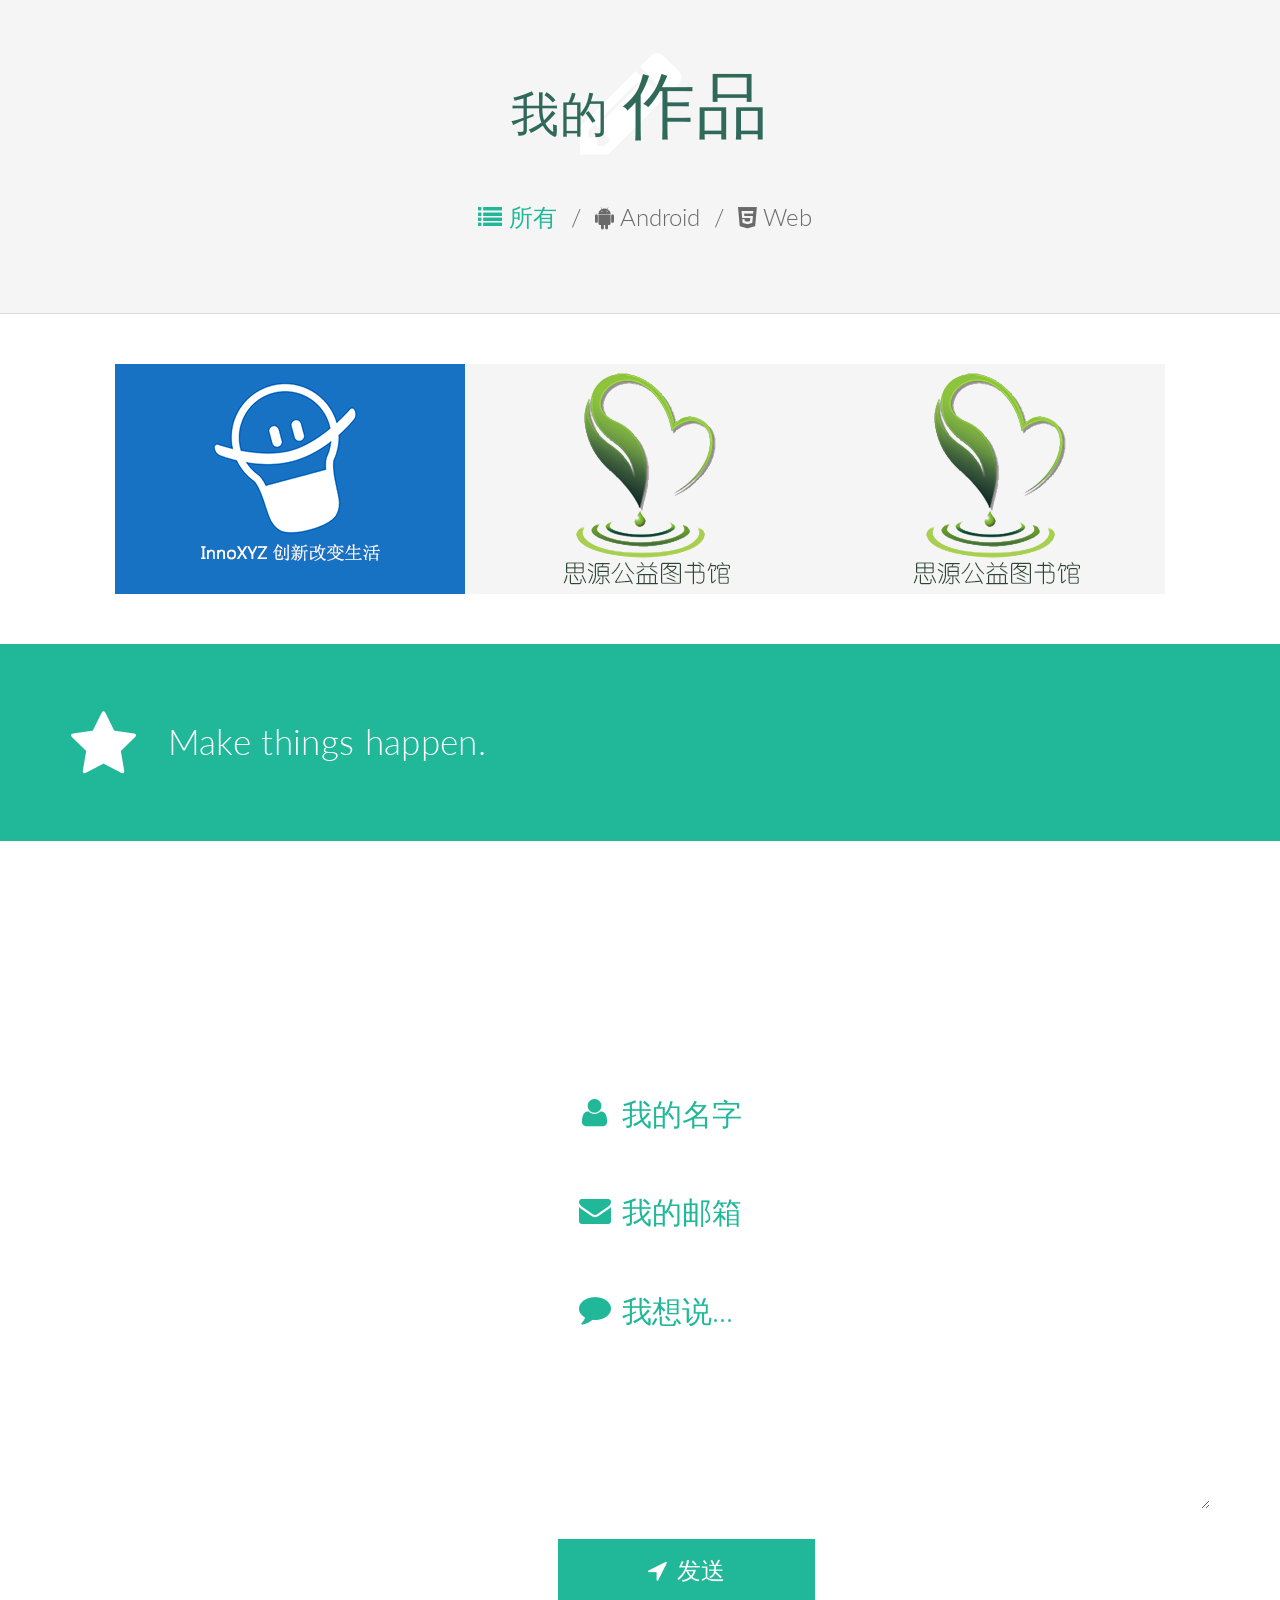
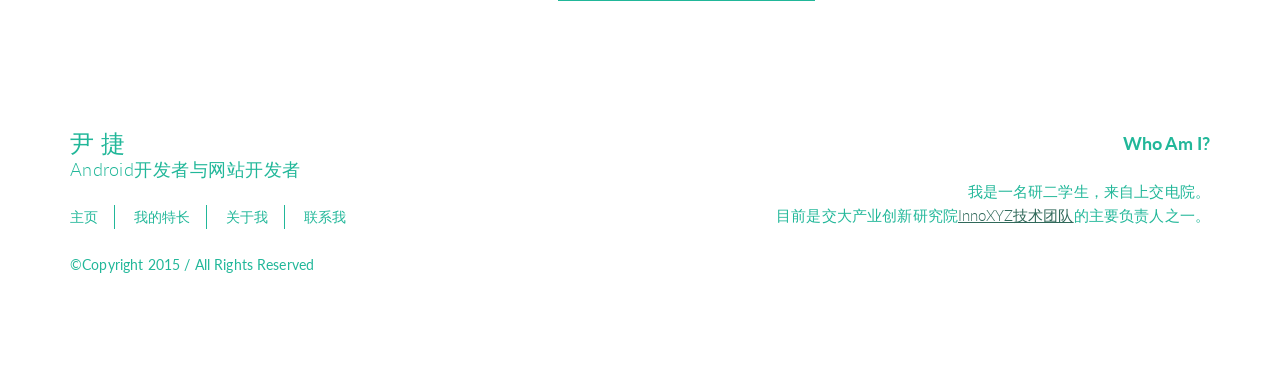
==== commit ca0f1ab7: "change the labels..." ====
--- a/HTML/index.html
+++ b/HTML/index.html
@@ -6,7 +6,7 @@
 		Title and Meta Tags
 		=============================================== -->
 		<meta charset="utf-8">
-		<title>尹捷-简历</title>
+		<title>dragh.io</title>
 		<meta name="viewport" content="width=device-width, initial-scale=1, maximum-scale=1">
 		<meta http-equiv="X-UA-Compatible" content="IE=edge">
 
@@ -60,7 +60,7 @@
 					</button>
 					
 					<!-- ======= LOGO ========-->
-					<a class="navbar-brand scrollto" href="#home">尹捷<br><span>上海交大电院研二</span></a>
+					<a class="navbar-brand scrollto" href="#home">dragh<span>.io</span><br></a>
 					<!-- <a class="navbar-brand scrollto ir-logo" href="#">JOHN DOE<br><span>UI Designer</span></a> -->
 				
 				</div>
@@ -68,19 +68,19 @@
 				<div id="site-nav" class="navbar-collapse collapse">
 					<ul class="nav navbar-nav navbar-right">
 						<li class="sr-only">
-							<a href="#home" class="scrollto">主页</a>
-						</li>
-						<li>
-							<a href="#services" class="scrollto">我的特长</a>
-						</li>
-						<li>
-							<a href="#about" class="scrollto">关于我</a>
-						</li>
-						<li>
-							<a href="#portfolio" class="scrollto">项目展示</a>
-						</li>
-						<li>
-							<a href="#contact" class="scrollto">联系我</a>
+							<a href="#home" class="scrollto">Inicio</a>
+						</li>
+						<li>
+							<a href="#services" class="scrollto">Servicios</a>
+						</li>
+						<li>
+							<a href="#about" class="scrollto">Acerca de</a>
+						</li>
+						<li>
+							<a href="#portfolio" class="scrollto">Proyectos</a>
+						</li>
+						<li>
+							<a href="#contact" class="scrollto">Contacto</a>
 						</li>
 						<li>
 							<a href="http://github.com/wingjay" target="view_window"><i class="icon-github" style="display:inline"></i>  Github</a>
@@ -102,16 +102,16 @@
 				<div class="message-box clearfix">
 				
 					<div class="left-col">
-						<p>我 是 <span>尹 捷</span><br/>一 个</p>
+						<p>dragh<span>.io</span></p>
 					</div>	
 					
 					<div class="right-col flexslider home-slider">
 					
 						<ul class="slides">
 						
-							<li><p>Android开发者</p></li>
-							
-							<li><p>网站开发者</p></li>
+							<li><p>Diseño Web</p></li>
+							<li><p>Desarrollo Web</p></li>							
+							<li><p>Desarrollo Móvil</p></li>
 							
 						</ul>
 						
@@ -130,7 +130,7 @@
 		
 			<div class="container">
 			
-				<h1 class="section-title scrollimation scale-in">我的 <span>特长</span> <i class="icon-wrench"></i></h1>
+				<h1 class="section-title scrollimation scale-in">Servicios<i class="icon-wrench"></i></h1>
 				
 				<div class="row services scrollimation fade-left">
 					<div class="col-md-3 text-center">
@@ -295,7 +295,7 @@
 							<p>利用<span onclick="window.open('http://innoxyz.com')" style="font-size:18px;color:black;cursor:pointer;text-decoration:underline;">InnoXYZ官网</span>(Java后台)提供的接口进行数据通信,从而在安卓客户端时实现网站的主体功能。</p>
 							<p>独立开发,对于<span style="color:black">Java语言、android系统</span>有了较为深入的学习与实践，对于<span style="color:black">http异步通信、Json、客户端与服务器交互</span>有了较深认识。</p>
 							<p>熟练使用<span style="color:black">GitHub</span>,并对<span style="color:black">开源项目</span>有了一定认识。</p>
-							<p style="color:red">测试登录帐号：yinjiesh@126.com，密码：123456</p>
+							<p style="color:red">测试登录帐号：draghio.mail@gmail.com，密码：123456</p>
 						</div>
 						
 					</a>
@@ -429,7 +429,7 @@
 						<address>
 							尹 捷<br>
 							18916376110<br>
-							yinjiesh@126.com<br>
+							draghio.mail@gmail.com<br>
 							http://yinjie.me<br>
 							上海交通大学东川路800号
 						</address>
